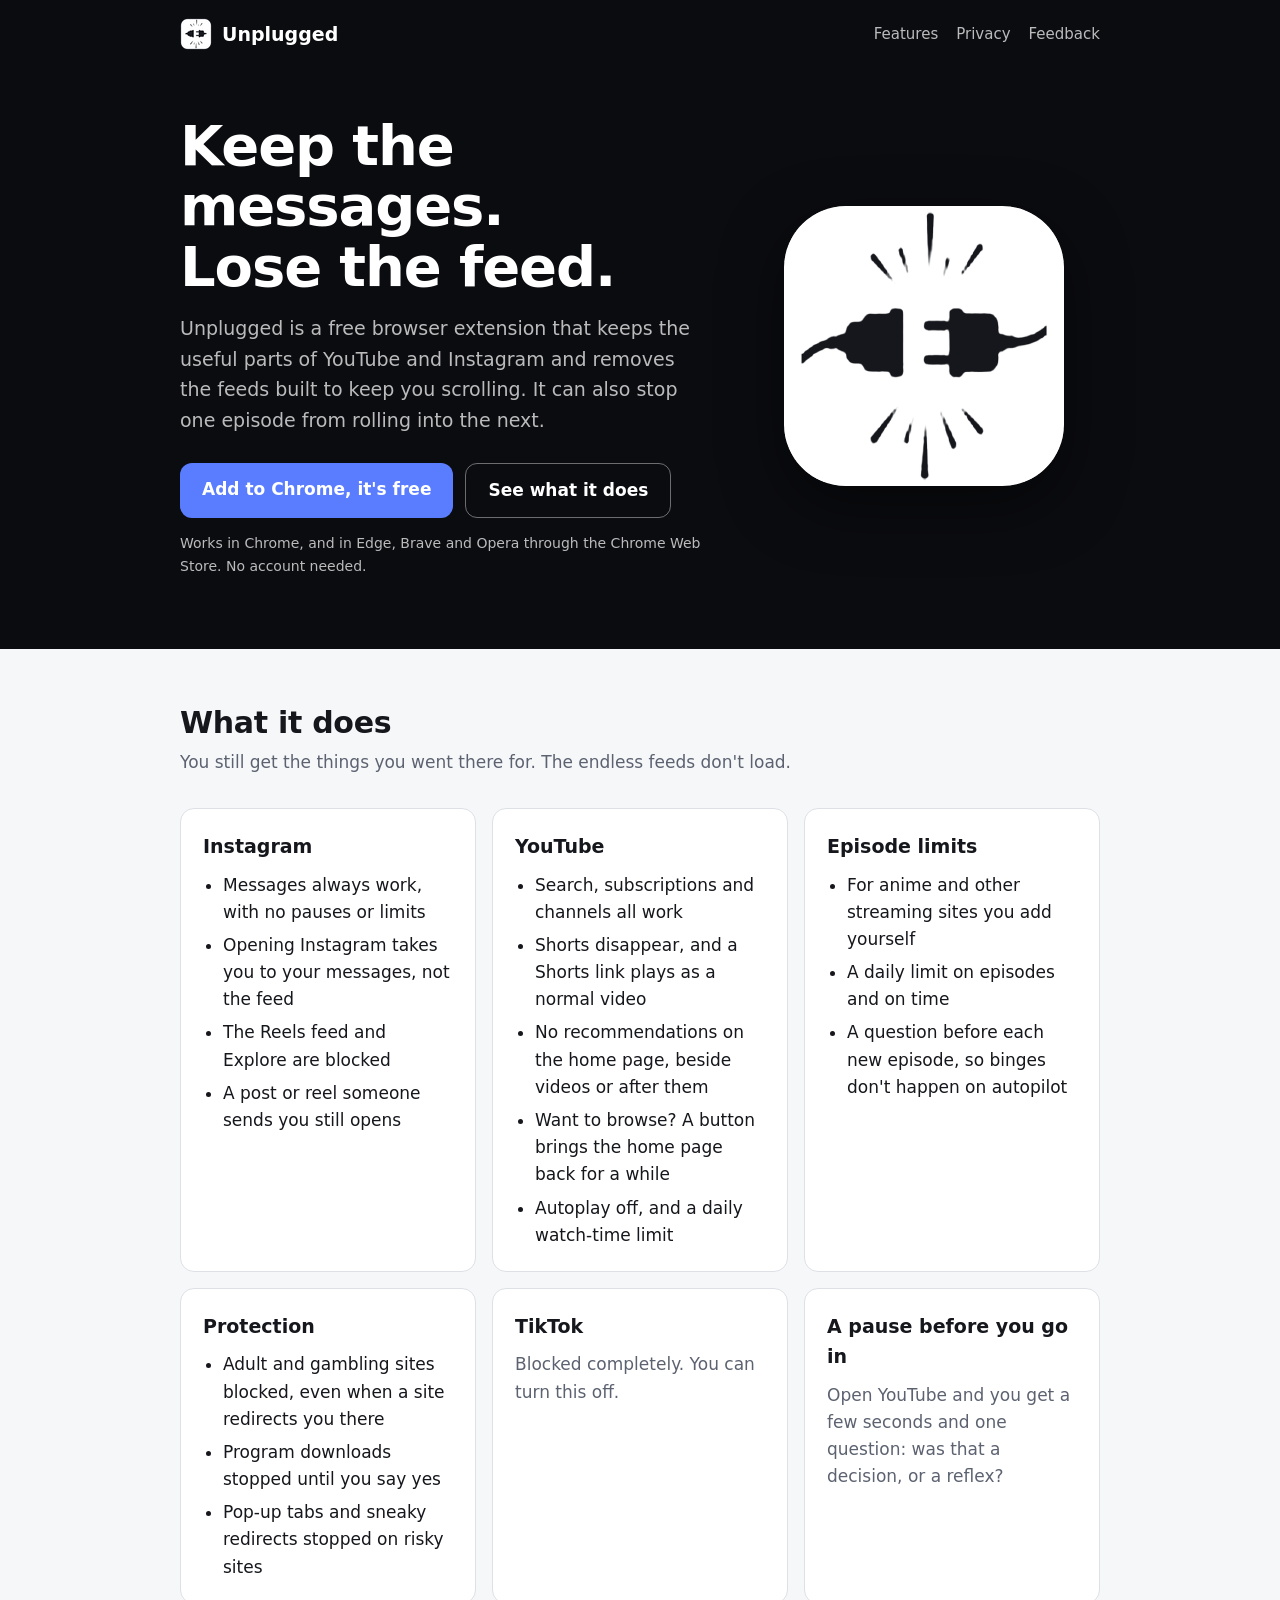
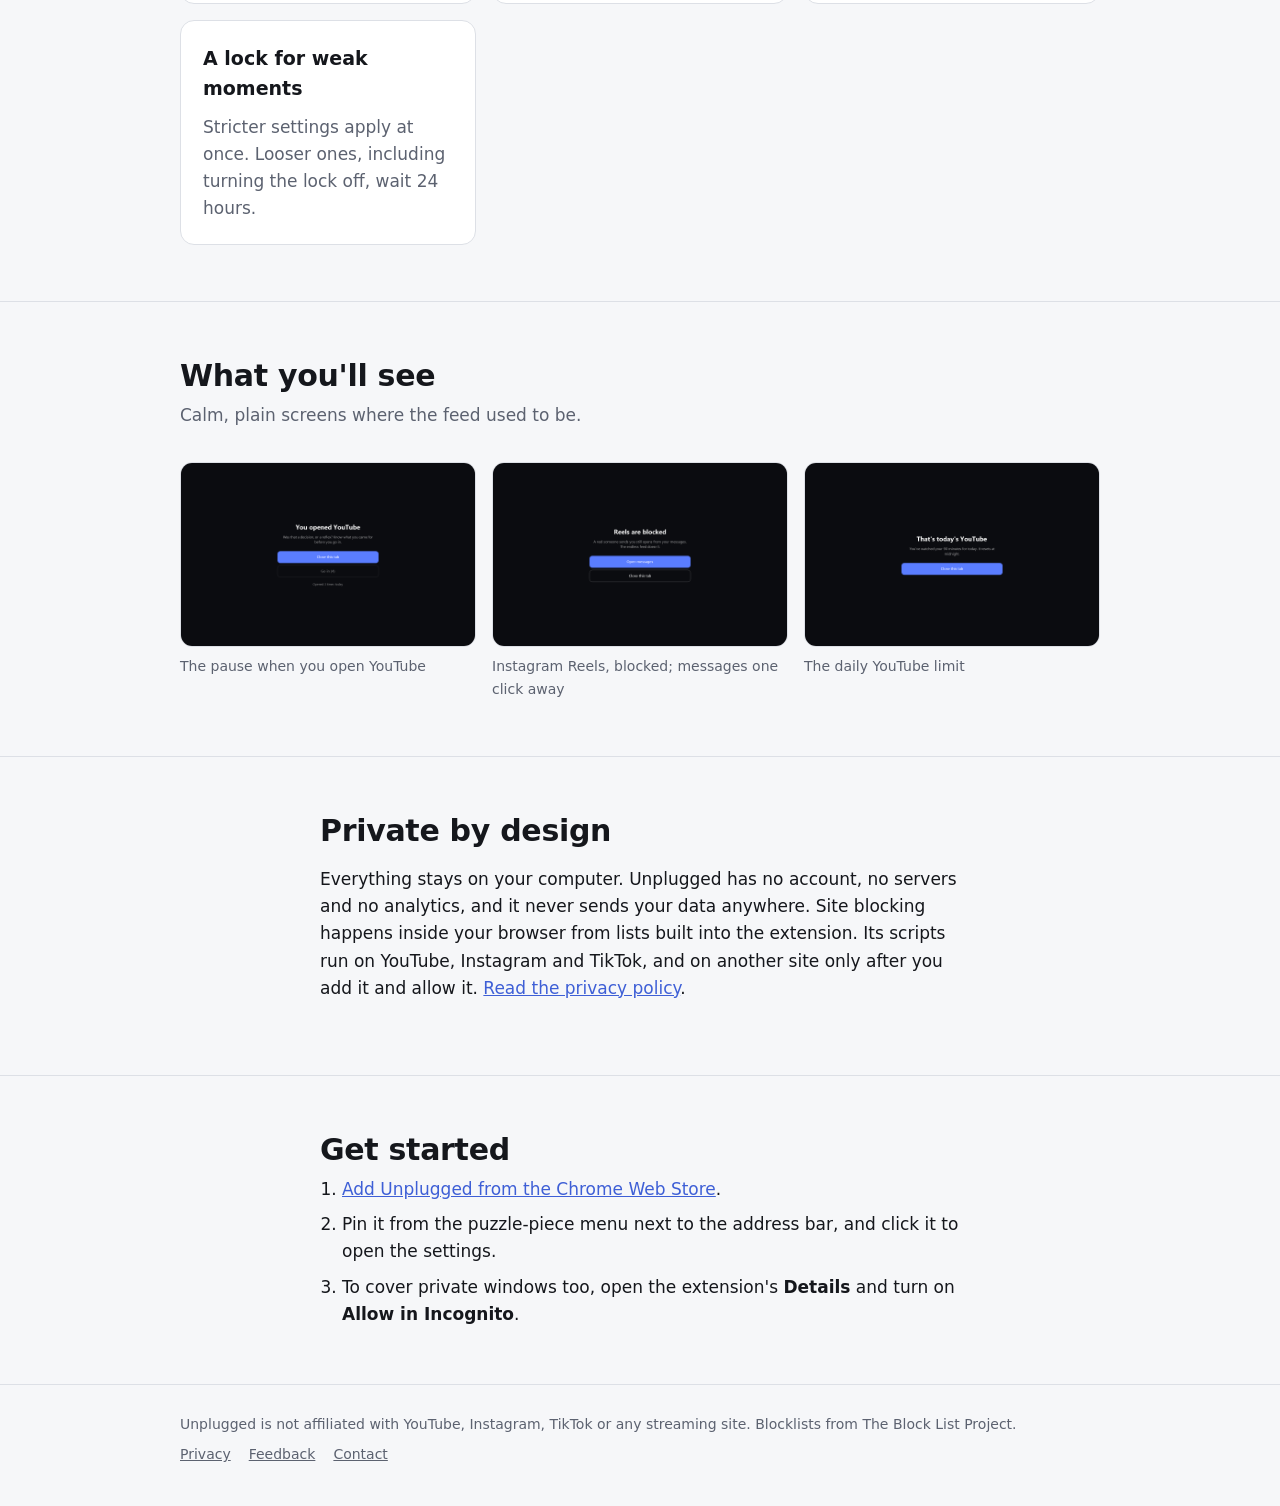
==== index.html @ 8d5cd7b9 "Unplugged website Co-Authored-By: Claude Opus 5.5 <noreply@anthropic.com>" ====
<!doctype html>
<html lang="en">
<head>
  <meta charset="utf-8">
  <meta name="viewport" content="width=device-width, initial-scale=1">
  <title>Unplugged: keep the messages, lose the feed</title>
  <meta name="description" content="A free browser extension for Chrome and Edge. Keeps Instagram messages and the YouTube videos you choose, removes the feeds built to keep you scrolling, and limits binge-watching.">
  <link rel="icon" href="images/favicon-32.png">
  <link rel="stylesheet" href="styles.css">
</head>
<body>
  <header class="top">
    <div class="wrap">
      <nav aria-label="Main">
        <a class="brand" href="index.html"><img src="images/favicon-32.png" alt="">Unplugged</a>
        <div class="links">
          <a href="#features">Features</a>
          <a href="privacy.html">Privacy</a>
          <a href="feedback.html">Feedback</a>
        </div>
      </nav>

      <div class="hero">
        <div>
          <h1>Keep the messages.<br>Lose the feed.</h1>
          <p>Unplugged is a free browser extension that keeps the useful parts of YouTube and Instagram and removes the feeds built to keep you scrolling. It can also stop one episode from rolling into the next.</p>
          <div class="cta">
            <a class="button" href="https://chromewebstore.google.com/detail/eoijdcgidkcdkompnmimapkinnhkfabk">Add to Chrome, it's free</a>
            <a class="button ghost" href="#features">See what it does</a>
          </div>
          <span class="small-note">Works in Chrome, and in Edge, Brave and Opera through the Chrome Web Store. No account needed.</span>
        </div>
        <img class="logo" src="images/logo-512.png" width="280" height="280" alt="Unplugged logo: a plug pulled out of its socket">
      </div>
    </div>
  </header>

  <main>
    <section id="features">
      <div class="wrap">
        <h2>What it does</h2>
        <p class="lede">You still get the things you went there for. The endless feeds don't load.</p>
        <div class="cards">
          <article class="card">
            <h3>Instagram</h3>
            <ul>
              <li>Messages always work, with no pauses or limits</li>
              <li>Opening Instagram takes you to your messages, not the feed</li>
              <li>The Reels feed and Explore are blocked</li>
              <li>A post or reel someone sends you still opens</li>
            </ul>
          </article>
          <article class="card">
            <h3>YouTube</h3>
            <ul>
              <li>Search, subscriptions and channels all work</li>
              <li>Shorts disappear, and a Shorts link plays as a normal video</li>
              <li>No recommendations on the home page, beside videos or after them</li>
              <li>Want to browse? A button brings the home page back for a while</li>
              <li>Autoplay off, and a daily watch-time limit</li>
            </ul>
          </article>
          <article class="card">
            <h3>Episode limits</h3>
            <ul>
              <li>For anime and other streaming sites you add yourself</li>
              <li>A daily limit on episodes and on time</li>
              <li>A question before each new episode, so binges don't happen on autopilot</li>
            </ul>
          </article>
          <article class="card">
            <h3>Protection</h3>
            <ul>
              <li>Adult and gambling sites blocked, even when a site redirects you there</li>
              <li>Program downloads stopped until you say yes</li>
              <li>Pop-up tabs and sneaky redirects stopped on risky sites</li>
            </ul>
          </article>
          <article class="card">
            <h3>TikTok</h3>
            <p>Blocked completely. You can turn this off.</p>
          </article>
          <article class="card">
            <h3>A pause before you go in</h3>
            <p>Open YouTube and you get a few seconds and one question: was that a decision, or a reflex?</p>
          </article>
          <article class="card">
            <h3>A lock for weak moments</h3>
            <p>Stricter settings apply at once. Looser ones, including turning the lock off, wait 24 hours.</p>
          </article>
        </div>
      </div>
    </section>

    <section aria-labelledby="look-heading">
      <div class="wrap">
        <h2 id="look-heading">What you'll see</h2>
        <p class="lede">Calm, plain screens where the feed used to be.</p>
        <div class="shots">
          <figure>
            <img src="images/screenshot-1-pause.png" width="1280" height="800" loading="lazy" alt="Screen reading 'You opened YouTube. Was that a decision, or a reflex?' with buttons to close the tab or go in after a countdown">
            <figcaption>The pause when you open YouTube</figcaption>
          </figure>
          <figure>
            <img src="images/screenshot-2-reels-blocked.png" width="1280" height="800" loading="lazy" alt="Screen reading 'Reels are blocked' with buttons to open messages or close the tab">
            <figcaption>Instagram Reels, blocked; messages one click away</figcaption>
          </figure>
          <figure>
            <img src="images/screenshot-3-daily-limit.png" width="1280" height="800" loading="lazy" alt="Screen reading 'That's today's YouTube. You've watched your 90 minutes for today.'">
            <figcaption>The daily YouTube limit</figcaption>
          </figure>
        </div>
      </div>
    </section>

    <section aria-labelledby="private-heading">
      <div class="wrap narrow">
        <h2 id="private-heading">Private by design</h2>
        <p>Everything stays on your computer. Unplugged has no account, no servers and no analytics, and it never sends your data anywhere. Site blocking happens inside your browser from lists built into the extension. Its scripts run on YouTube, Instagram and TikTok, and on another site only after you add it and allow it. <a href="privacy.html">Read the privacy policy</a>.</p>
      </div>
    </section>

    <section aria-labelledby="start-heading">
      <div class="wrap narrow">
        <h2 id="start-heading">Get started</h2>
        <ol class="steps">
          <li><a href="https://chromewebstore.google.com/detail/eoijdcgidkcdkompnmimapkinnhkfabk">Add Unplugged from the Chrome Web Store</a>.</li>
          <li>Pin it from the puzzle-piece menu next to the address bar, and click it to open the settings.</li>
          <li>To cover private windows too, open the extension's <strong>Details</strong> and turn on <strong>Allow in Incognito</strong>.</li>
        </ol>
      </div>
    </section>
  </main>

  <footer class="bottom">
    <div class="wrap row">
      <span>Unplugged is not affiliated with YouTube, Instagram, TikTok or any streaming site. Blocklists from The Block List Project.</span>
      <nav aria-label="Footer">
        <a href="privacy.html">Privacy</a>
        <a href="feedback.html">Feedback</a>
        <a href="mailto:unplugged965@gmail.com">Contact</a>
      </nav>
    </div>
  </footer>
</body>
</html>
---- styles.css ----
:root {
  --bg: #f6f7f9;
  --surface: #ffffff;
  --text: #15171c;
  --muted: #5c6270;
  --border: #dde0e6;
  --accent: #3e5fd6;
  --accent-text: #ffffff;
  --hero-bg: #0b0c10;
  --hero-text: #ffffff;
  --hero-muted: rgba(255, 255, 255, .72);
  color-scheme: light;
}

@media (prefers-color-scheme: dark) {
  :root {
    --bg: #0b0c10;
    --surface: #15171d;
    --text: #eef0f4;
    --muted: #a0a6b3;
    --border: #2a2d36;
    --accent: #6f8cff;
    --accent-text: #0b0c10;
    --hero-bg: #050608;
    color-scheme: dark;
  }
}

* { box-sizing: border-box; }

body {
  margin: 0;
  background: var(--bg);
  color: var(--text);
  font: 17px/1.6 system-ui, -apple-system, "Segoe UI", Roboto, sans-serif;
}

a { color: var(--accent); }
img { max-width: 100%; height: auto; }

.wrap { max-width: 960px; margin: 0 auto; padding: 0 20px; }
.narrow { max-width: 680px; }

/* ---- header ---- */
.top {
  background: var(--hero-bg);
  color: var(--hero-text);
}
.top nav {
  display: flex;
  align-items: center;
  justify-content: space-between;
  gap: 16px;
  padding: 18px 0;
}
.brand {
  display: inline-flex;
  align-items: center;
  gap: 10px;
  color: inherit;
  text-decoration: none;
  font-weight: 700;
  font-size: 19px;
}
.brand img { width: 32px; height: 32px; border-radius: 8px; }
.top nav .links { display: flex; gap: 18px; font-size: 15px; }
.top nav .links a { color: var(--hero-muted); text-decoration: none; }
.top nav .links a:hover { color: var(--hero-text); }

/* ---- hero ---- */
.hero { padding: 48px 0 72px; display: grid; gap: 40px; align-items: center; grid-template-columns: 1.2fr .8fr; }
.hero h1 { margin: 0 0 16px; font-size: clamp(36px, 6vw, 56px); line-height: 1.08; letter-spacing: -.02em; }
.hero p { margin: 0 0 28px; color: var(--hero-muted); font-size: 19px; max-width: 34em; }
.hero .logo { width: 100%; max-width: 280px; justify-self: center; border-radius: 22%; box-shadow: 0 20px 60px rgba(0, 0, 0, .5); }
.cta { display: flex; flex-wrap: wrap; gap: 12px; }
.button {
  display: inline-block;
  padding: 13px 22px;
  border-radius: 12px;
  font-weight: 600;
  text-decoration: none;
  background: #5a7dff;
  color: #fff;
}
.button:hover { background: #3e5fd6; }
.button.ghost { background: transparent; border: 1px solid rgba(255, 255, 255, .4); }
.button.ghost:hover { background: rgba(255, 255, 255, .08); }
.small-note { display: block; margin-top: 14px; font-size: 14px; color: var(--hero-muted); }

/* ---- sections ---- */
main section { padding: 56px 0; }
main section + section { border-top: 1px solid var(--border); }
h2 { margin: 0 0 8px; font-size: 30px; line-height: 1.2; letter-spacing: -.01em; }
.lede { margin: 0 0 32px; color: var(--muted); max-width: 40em; }

.cards { display: grid; gap: 16px; grid-template-columns: repeat(auto-fit, minmax(260px, 1fr)); }
.card {
  background: var(--surface);
  border: 1px solid var(--border);
  border-radius: 14px;
  padding: 22px;
}
.card h3 { margin: 0 0 10px; font-size: 19px; }
.card ul { margin: 0; padding-left: 20px; }
.card li + li { margin-top: 6px; }
.card p { margin: 0; color: var(--muted); }

.shots { display: grid; gap: 16px; grid-template-columns: repeat(auto-fit, minmax(260px, 1fr)); }
.shots figure { margin: 0; }
.shots img { display: block; border-radius: 12px; border: 1px solid var(--border); }
.shots figcaption { margin-top: 8px; font-size: 14px; color: var(--muted); }

.steps { margin: 0; padding-left: 22px; }
.steps li + li { margin-top: 8px; }

/* ---- plain text pages ---- */
.page { padding-top: 48px; padding-bottom: 64px; }
.page h1 { margin: 0 0 8px; font-size: 38px; line-height: 1.15; }
.page h2 { margin: 36px 0 8px; font-size: 22px; }
.page .updated { color: var(--muted); margin: 0 0 28px; }
.page table { width: 100%; border-collapse: collapse; margin: 12px 0; font-size: 15px; }
.page th, .page td { text-align: left; vertical-align: top; padding: 10px 12px; border-bottom: 1px solid var(--border); }
.page th { font-weight: 600; }
.page code { font-size: .92em; }
.table-scroll { overflow-x: auto; }

.choices { display: grid; gap: 10px; margin: 20px 0; }
.choices a {
  display: block;
  padding: 14px 18px;
  border-radius: 12px;
  border: 1px solid var(--border);
  background: var(--surface);
  color: var(--text);
  text-decoration: none;
  font-weight: 600;
}
.choices a:hover { border-color: var(--accent); }

/* ---- footer ---- */
footer.bottom { border-top: 1px solid var(--border); padding: 28px 0 40px; font-size: 14px; color: var(--muted); }
footer.bottom .row { display: flex; flex-wrap: wrap; gap: 8px 20px; justify-content: space-between; }
footer.bottom .row nav { display: flex; flex-wrap: wrap; gap: 8px 18px; }
footer.bottom a { color: var(--muted); }

:focus-visible { outline: 2px solid var(--accent); outline-offset: 2px; }

@media (max-width: 720px) {
  .hero { grid-template-columns: 1fr; padding: 24px 0 56px; }
  .hero .logo { max-width: 180px; grid-row: 1; }
  .top nav .links { gap: 14px; }
}

@media (max-width: 480px) {
  .top nav .links a[href$="#features"] { display: none; }
  .page h1 { font-size: 32px; }
}
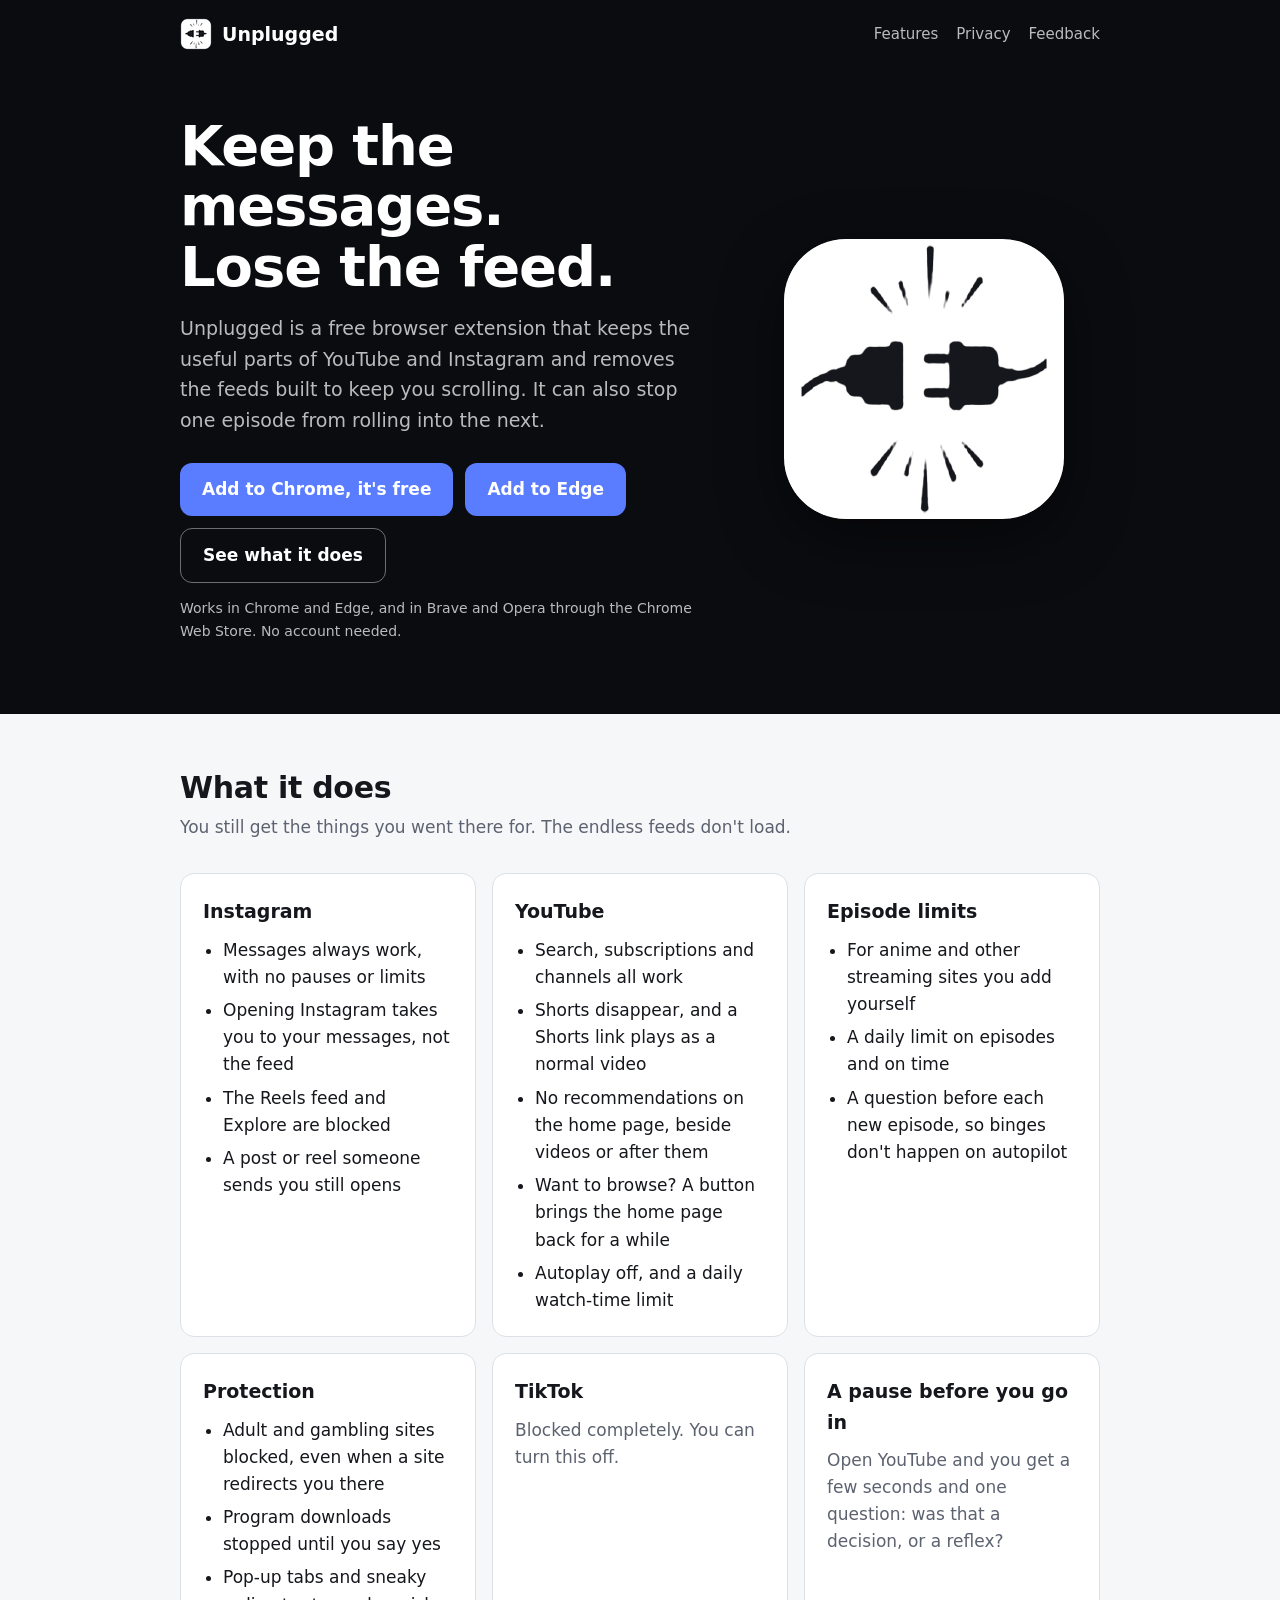
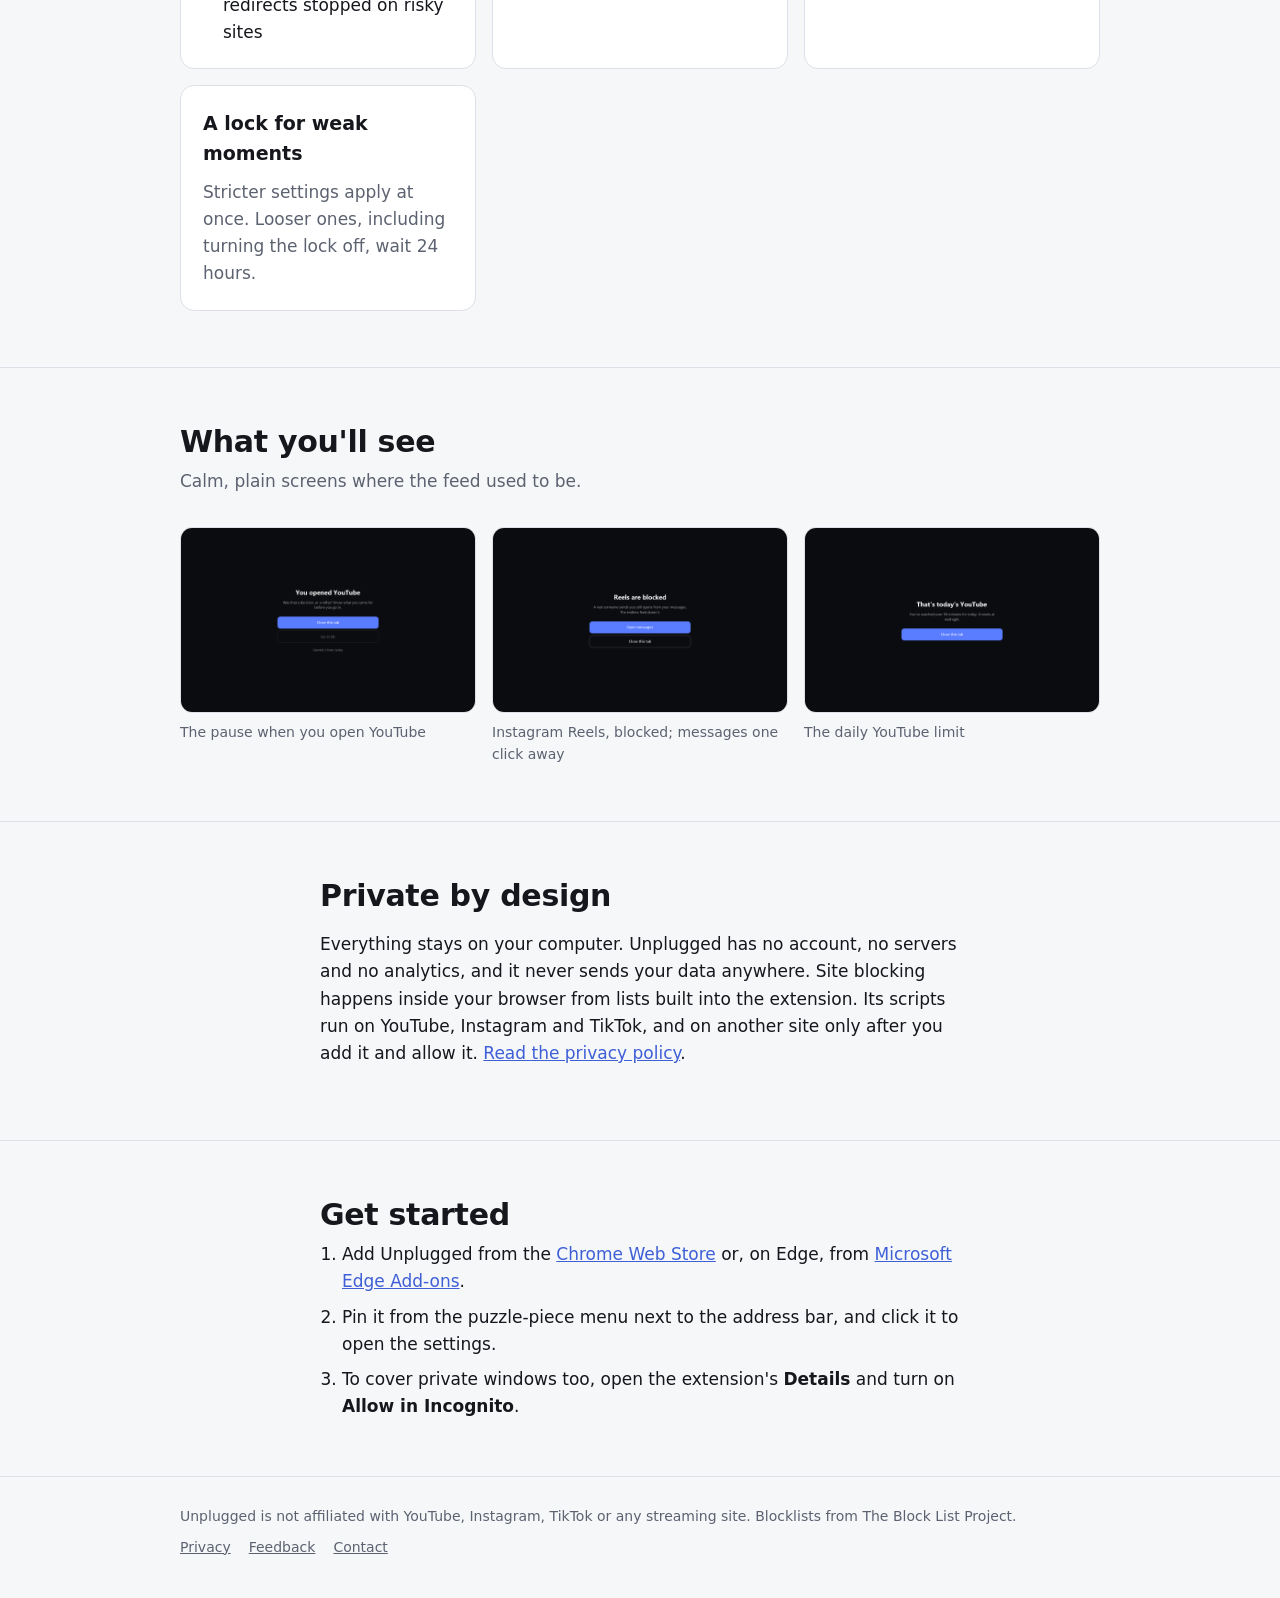
==== commit fb57d044: "Add Microsoft Edge Add-ons links Co-Authored-By: Claude Opus 5.5 <noreply@anthropic.com>" ====
--- a/index.html
+++ b/index.html
@@ -26,9 +26,10 @@
           <p>Unplugged is a free browser extension that keeps the useful parts of YouTube and Instagram and removes the feeds built to keep you scrolling. It can also stop one episode from rolling into the next.</p>
           <div class="cta">
             <a class="button" href="https://chromewebstore.google.com/detail/eoijdcgidkcdkompnmimapkinnhkfabk">Add to Chrome, it's free</a>
+            <a class="button" href="https://microsoftedge.microsoft.com/addons/detail/unplugged/jklimkahbjkogeniejanmfclijeolmbo">Add to Edge</a>
             <a class="button ghost" href="#features">See what it does</a>
           </div>
-          <span class="small-note">Works in Chrome, and in Edge, Brave and Opera through the Chrome Web Store. No account needed.</span>
+          <span class="small-note">Works in Chrome and Edge, and in Brave and Opera through the Chrome Web Store. No account needed.</span>
         </div>
         <img class="logo" src="images/logo-512.png" width="280" height="280" alt="Unplugged logo: a plug pulled out of its socket">
       </div>
@@ -124,7 +125,7 @@
       <div class="wrap narrow">
         <h2 id="start-heading">Get started</h2>
         <ol class="steps">
-          <li><a href="https://chromewebstore.google.com/detail/eoijdcgidkcdkompnmimapkinnhkfabk">Add Unplugged from the Chrome Web Store</a>.</li>
+          <li>Add Unplugged from the <a href="https://chromewebstore.google.com/detail/eoijdcgidkcdkompnmimapkinnhkfabk">Chrome Web Store</a> or, on Edge, from <a href="https://microsoftedge.microsoft.com/addons/detail/unplugged/jklimkahbjkogeniejanmfclijeolmbo">Microsoft Edge Add-ons</a>.</li>
           <li>Pin it from the puzzle-piece menu next to the address bar, and click it to open the settings.</li>
           <li>To cover private windows too, open the extension's <strong>Details</strong> and turn on <strong>Allow in Incognito</strong>.</li>
         </ol>
--- a/styles.css
+++ b/styles.css
@@ -136,6 +136,42 @@
   font-weight: 600;
 }
 .choices a:hover { border-color: var(--accent); }
+.choices a[aria-expanded="true"] { border-color: var(--accent); }
+
+/* "Send it with" panel under a feedback choice (mail.js) */
+.send-panel {
+  margin: -4px 0 6px;
+  padding: 16px 18px;
+  border: 1px solid var(--accent);
+  border-radius: 12px;
+  background: var(--surface);
+}
+.send-title { margin: 0 0 10px; font-weight: 600; }
+.send-buttons { display: flex; flex-wrap: wrap; gap: 8px; }
+.choices .send-buttons a {
+  display: inline-block;
+  padding: 9px 16px;
+  border-radius: 10px;
+  border: 1px solid var(--border);
+  background: var(--bg);
+  color: var(--text);
+  font-weight: 600;
+  text-decoration: none;
+}
+.choices .send-buttons a.send-gmail { background: var(--accent); border-color: var(--accent); color: var(--accent-text); }
+.send-copy { margin: 12px 0 0; font-size: 14px; color: var(--muted); overflow-wrap: anywhere; }
+.send-copy strong { color: var(--text); user-select: all; }
+.send-copy-button {
+  margin-left: 6px;
+  font: inherit;
+  font-weight: 600;
+  padding: 4px 10px;
+  border-radius: 8px;
+  border: 1px solid var(--border);
+  background: var(--bg);
+  color: var(--text);
+  cursor: pointer;
+}
 
 /* ---- footer ---- */
 footer.bottom { border-top: 1px solid var(--border); padding: 28px 0 40px; font-size: 14px; color: var(--muted); }
